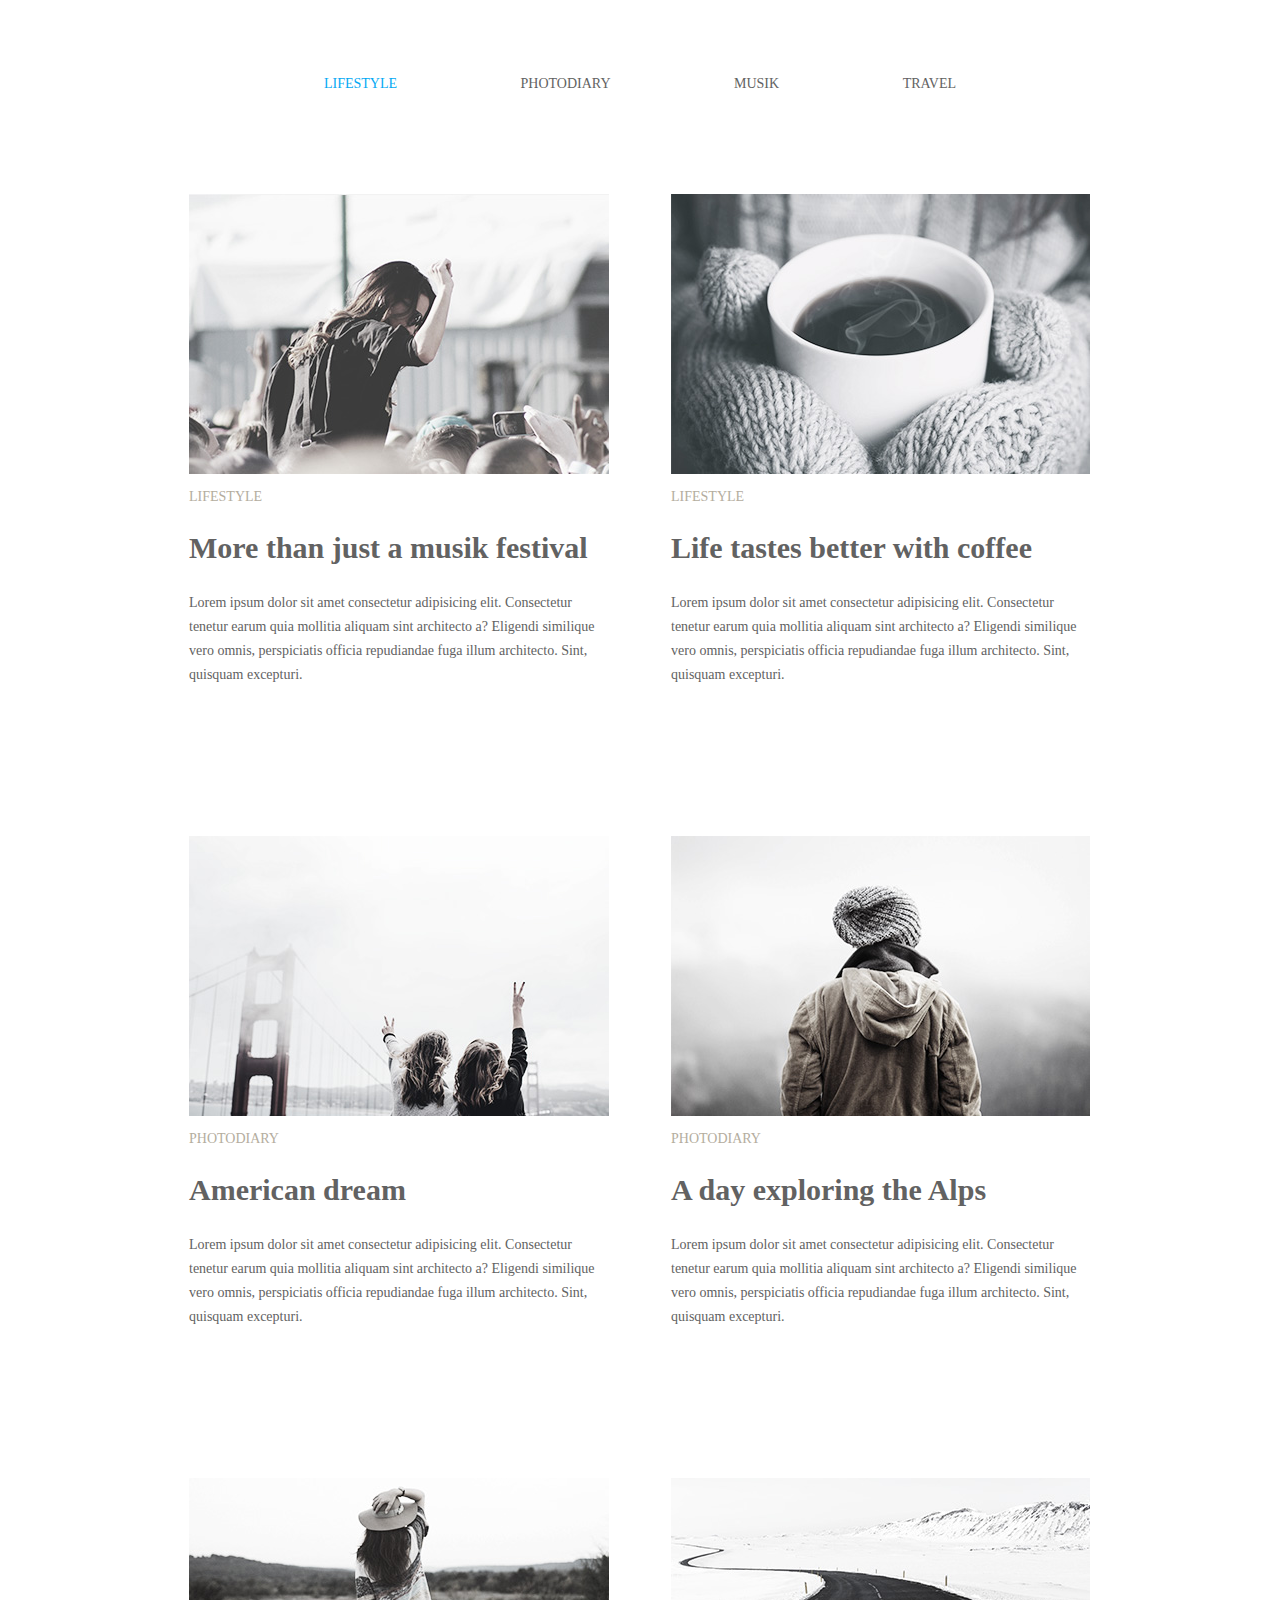
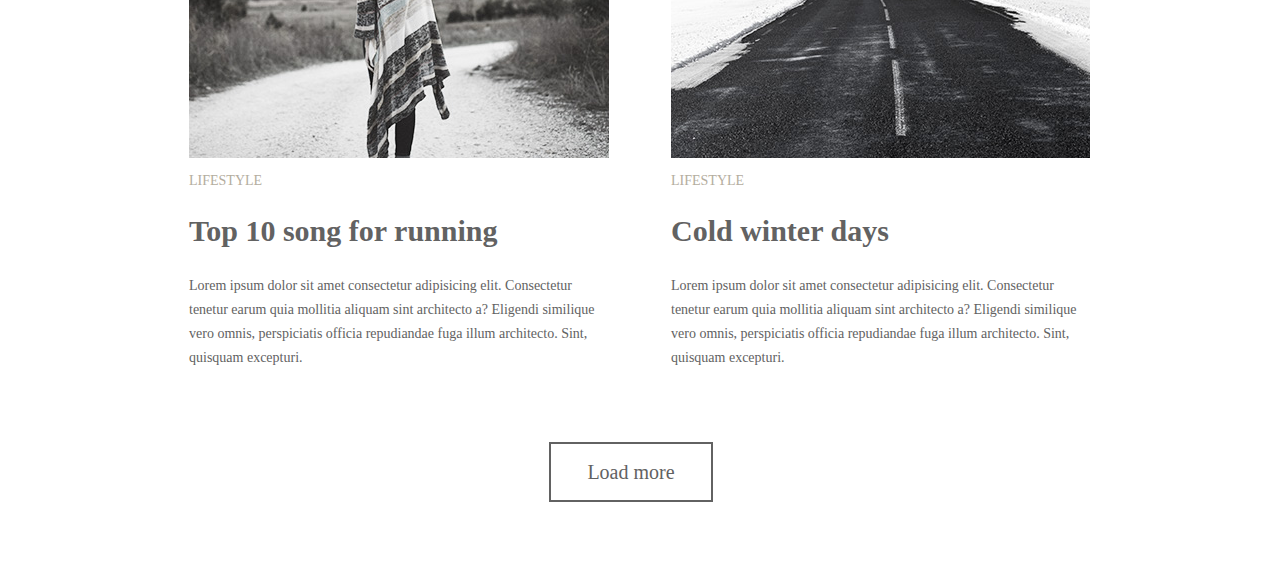
==== hw-03/index.html @ 0af32e85 "hw-module-3" ====
<!DOCTYPE html>
<html lang="en">
<head>
    <meta charset="UTF-8">
    <meta name="viewport" content="width=device-width, initial-scale=1.0">
    <meta http-equiv="X-UA-Compatible" content="ie=edge">
    <title>Document</title>
  <link rel="stylesheet" href="./css/normalize.css">
    <link rel="stylesheet" href="./css/style.css">
    
 </head>
<body>
    <header class="page-header container">
        <nav>
          <ul class="header-items-list">
              <li><a class="link-1" href="">lifestyle</a></li>
              <li><a class="link-2" href="">photodiary</a></li>
              <li><a class="link-3" href="">musik</a></li>
              <li><a class="link-4" href="">travel</a></li>
          </ul>
        </nav>
       </header>
      
      <main class="container">
      <section>
      <article class="article">
      <img src="./images/img_1.jpg" alt="lifestyle">
      <p class="paragraph">Lifestyle</p>
      <h2>More than just a musik festival</h2>
      <p class="main-text">Lorem ipsum dolor sit amet consectetur adipisicing elit. Consectetur tenetur earum quia mollitia aliquam sint architecto a? Eligendi similique vero omnis, perspiciatis officia repudiandae fuga illum architecto. Sint, quisquam excepturi.</p>
      </article>
      
      <article class="article">
      <img src="./images/img_2.jpg" alt="lifestyle">
      <p class="paragraph">lifestyle</p>
      <h2>Life tastes better with coffee</h2>
      <p class="main-text">Lorem ipsum dolor sit amet consectetur adipisicing elit. Consectetur tenetur earum quia mollitia aliquam sint architecto a? Eligendi similique vero omnis, perspiciatis officia repudiandae fuga illum architecto. Sint, quisquam excepturi.</p>
      </article>
      
      <article class="article">
      <img src="./images/img_3.jpg" alt="photodiary">
      <p class="paragraph">photodiary</p>
      <h2>American dream</h2>
      <p class="main-text">Lorem ipsum dolor sit amet consectetur adipisicing elit. Consectetur tenetur earum quia mollitia aliquam sint architecto a? Eligendi similique vero omnis, perspiciatis officia repudiandae fuga illum architecto. Sint, quisquam excepturi.</p>
      </article>
      
      <article class="article">
      <img src="./images/img_4.jpg" alt="photodiary">
      <p class="paragraph">photodiary</p>
      <h2>A day exploring the Alps</h2>
      <p class="main-text">Lorem ipsum dolor sit amet consectetur adipisicing elit. Consectetur tenetur earum quia mollitia aliquam sint architecto a? Eligendi similique vero omnis, perspiciatis officia repudiandae fuga illum architecto. Sint, quisquam excepturi.</p>
      </article>

      <article class="article">
        <img src="./images/img_5.jpg" alt="lifestyle">
        <p class="paragraph">lifestyle</p>
        <h2>Top 10 song for running</h2>
        <p class="main-text">Lorem ipsum dolor sit amet consectetur adipisicing elit. Consectetur tenetur earum quia mollitia aliquam sint architecto a? Eligendi similique vero omnis, perspiciatis officia repudiandae fuga illum architecto. Sint, quisquam excepturi.</p>
        </article>

        <article class="article">
          <img src="./images/img_6.jpg" alt="lifestyle">
          <p class="paragraph">lifestyle</p>
          <h2>Cold winter days</h2>
          <p class="main-text">Lorem ipsum dolor sit amet consectetur adipisicing elit. Consectetur tenetur earum quia mollitia aliquam sint architecto a? Eligendi similique vero omnis, perspiciatis officia repudiandae fuga illum architecto. Sint, quisquam excepturi.</p>
          </article>
      
      <input class="page-button" type="button" value="Load more">
      
       </section>
      </main>
</body>
</html>
---- hw-03/css/style.css ----
.container {
width: 902px;
margin: 0 auto;
}

.paragraph {
font-size: 14px;
text-transform: uppercase;
line-height: 17px;
font-family: Ubuntu-Light;
color: #b4ad9e;
}

.main-text {
font-size: 14px;
line-height: 24px;
font-family: PlayfairDisplay-Regular;
color: #626262;
}

h2 {
font-size: 30px;
line-height: 36px;
font-family: PlayfairDisplay-Regular;
color: #626262;
}

.header-items-list {
    margin-top: 72px;
    margin-bottom: 98px;
    padding: 0;
    font-size: 14px;
    line-height: 24px;
    font-family: PlayfairDisplay-Regular;
    text-align: center;
     }

.header-items-list li {
    display: inline-block;
    }


.header-items-list li:not(:last-child) {
    margin-right: 120px;
}

.header-items-list a {
    color: #626262;
    font-weight: normal;
    text-transform: uppercase;
    text-decoration: none;
    line-height: 24px;
}

.link-1:first-child {
    color: #03a9f4;
}

.article {
    display: inline-block;
    width: 420px;
    margin-right: 62px;
    margin-bottom: 135px;
    }

.article:nth-last-child(-n +3) {
        margin-bottom: 0;
    }

.article:nth-child(2n) {
    margin-right: 0;
}

section {
    font-size: 0%;
}

.page-button {
    margin: 58px 380px 70px 360px;
    text-align: center;
    width: 164px;
    height: 60px;
    font-family: PlayfairDisplay-Regular;
    font-size: 20px;
    line-height: 24px;
    color: #626262;
    background-color: white;
    border: 2px solid #626262;
}
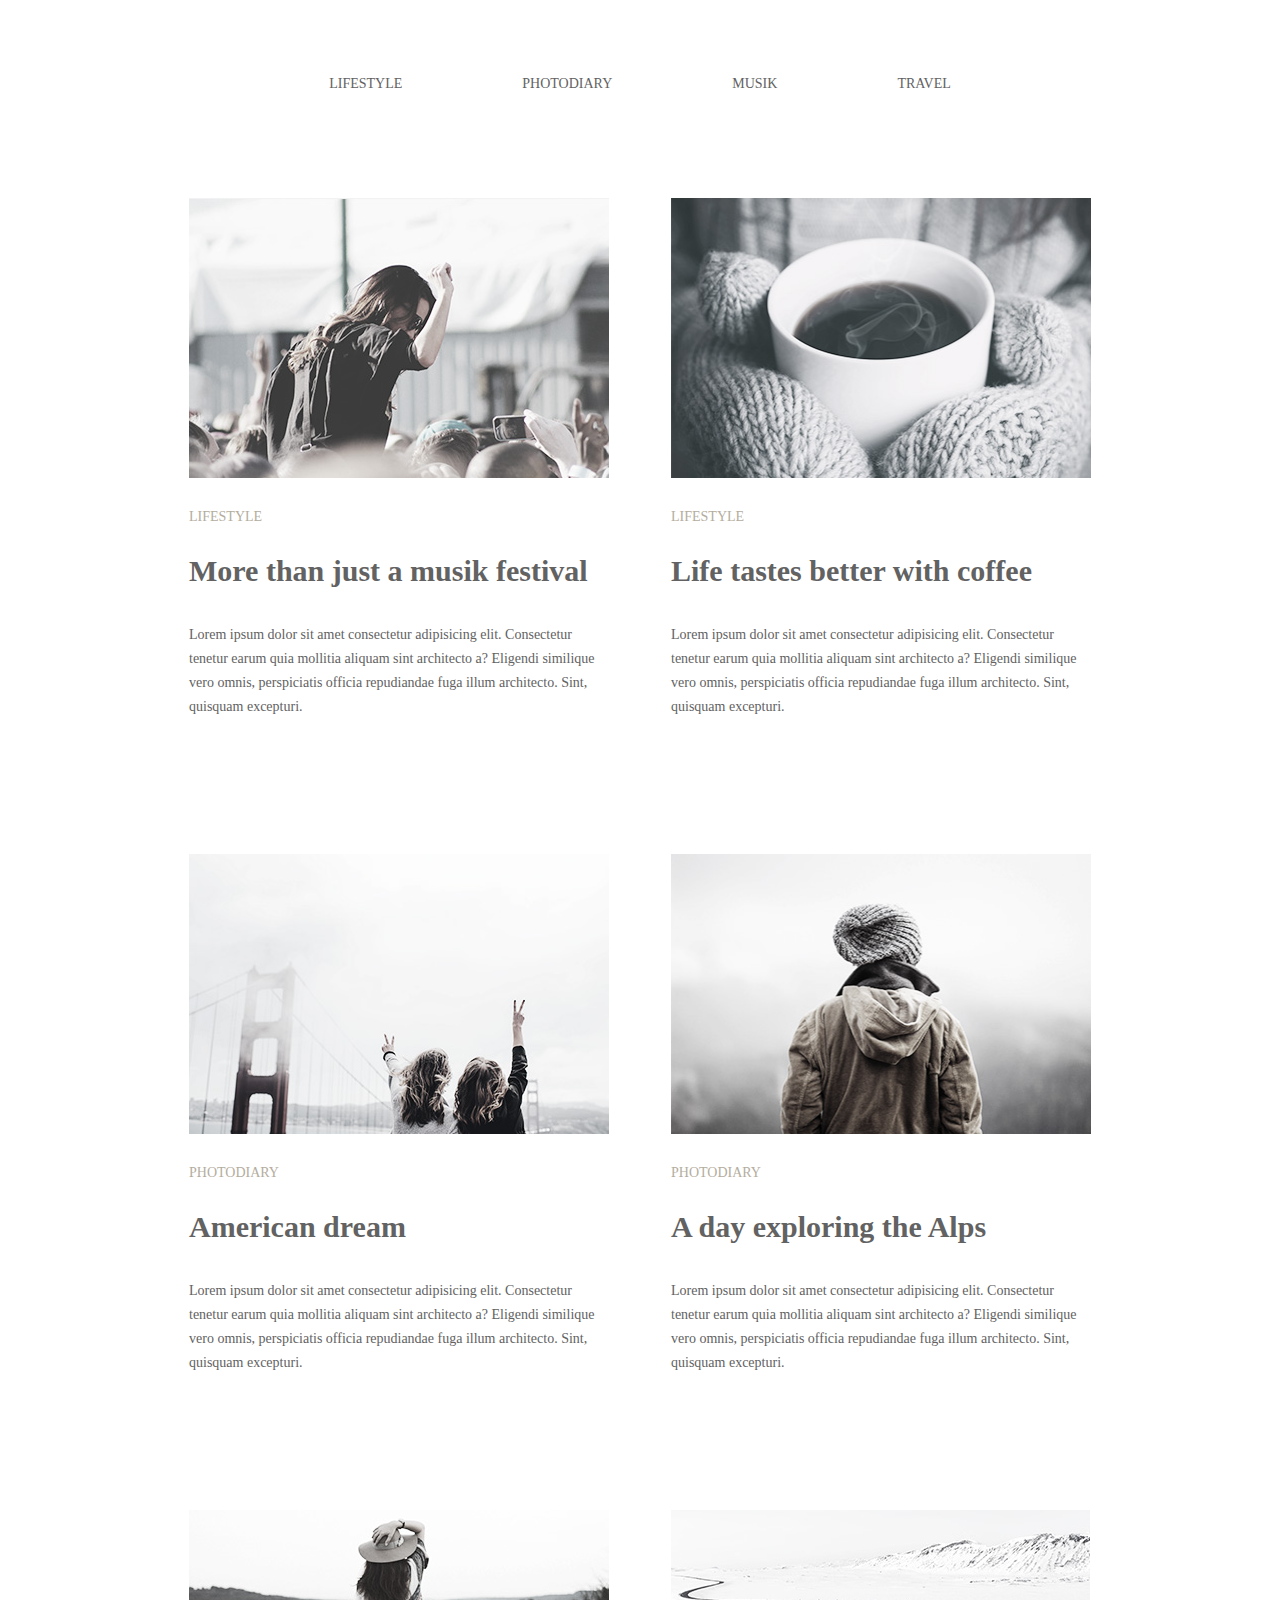
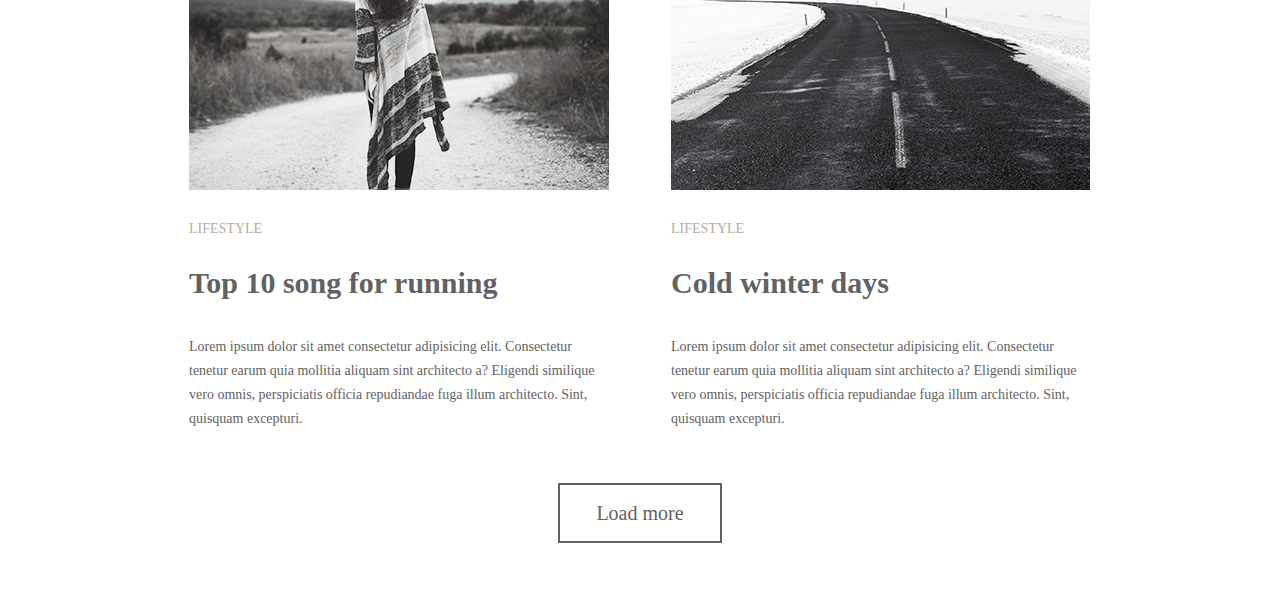
==== commit 2c5468ec: "hw-03-revised" ====
--- a/hw-03/index.html
+++ b/hw-03/index.html
@@ -10,7 +10,8 @@
     
  </head>
 <body>
-    <header class="page-header container">
+<div class="container">
+    <header class="page-header">
         <nav>
           <ul class="header-items-list">
               <li><a class="link-1" href="">lifestyle</a></li>
@@ -21,31 +22,31 @@
         </nav>
        </header>
       
-      <main class="container">
+      <main>
       <section>
       <article class="article">
-      <img src="./images/img_1.jpg" alt="lifestyle">
+      <img src="./images/img_1.jpg" width="420" height="280" alt="lifestyle">
       <p class="paragraph">Lifestyle</p>
       <h2>More than just a musik festival</h2>
       <p class="main-text">Lorem ipsum dolor sit amet consectetur adipisicing elit. Consectetur tenetur earum quia mollitia aliquam sint architecto a? Eligendi similique vero omnis, perspiciatis officia repudiandae fuga illum architecto. Sint, quisquam excepturi.</p>
       </article>
       
       <article class="article">
-      <img src="./images/img_2.jpg" alt="lifestyle">
+      <img src="./images/img_2.jpg" width="420" height="280" alt="lifestyle">
       <p class="paragraph">lifestyle</p>
       <h2>Life tastes better with coffee</h2>
       <p class="main-text">Lorem ipsum dolor sit amet consectetur adipisicing elit. Consectetur tenetur earum quia mollitia aliquam sint architecto a? Eligendi similique vero omnis, perspiciatis officia repudiandae fuga illum architecto. Sint, quisquam excepturi.</p>
       </article>
       
       <article class="article">
-      <img src="./images/img_3.jpg" alt="photodiary">
+      <img src="./images/img_3.jpg" width="420" height="280" alt="photodiary">
       <p class="paragraph">photodiary</p>
       <h2>American dream</h2>
       <p class="main-text">Lorem ipsum dolor sit amet consectetur adipisicing elit. Consectetur tenetur earum quia mollitia aliquam sint architecto a? Eligendi similique vero omnis, perspiciatis officia repudiandae fuga illum architecto. Sint, quisquam excepturi.</p>
       </article>
       
       <article class="article">
-      <img src="./images/img_4.jpg" alt="photodiary">
+      <img src="./images/img_4.jpg" width="420" height="280" alt="photodiary">
       <p class="paragraph">photodiary</p>
       <h2>A day exploring the Alps</h2>
       <p class="main-text">Lorem ipsum dolor sit amet consectetur adipisicing elit. Consectetur tenetur earum quia mollitia aliquam sint architecto a? Eligendi similique vero omnis, perspiciatis officia repudiandae fuga illum architecto. Sint, quisquam excepturi.</p>
@@ -69,5 +70,6 @@
       
        </section>
       </main>
+    </div>
 </body>
 </html>--- a/hw-03/css/style.css
+++ b/hw-03/css/style.css
@@ -3,7 +3,14 @@
 margin: 0 auto;
 }
 
+.page-header {
+padding-top: 72px;
+padding-bottom: 98px;
+}
+
 .paragraph {
+margin-top: 30px;
+margin-bottom: 28px;
 font-size: 14px;
 text-transform: uppercase;
 line-height: 17px;
@@ -11,7 +18,13 @@
 color: #b4ad9e;
 }
 
+h2 {
+margin: 0;
+margin-bottom: 34px;
+}
+
 .main-text {
+margin: 0%;
 font-size: 14px;
 line-height: 24px;
 font-family: PlayfairDisplay-Regular;
@@ -26,17 +39,16 @@
 }
 
 .header-items-list {
-    margin-top: 72px;
-    margin-bottom: 98px;
-    padding: 0;
-    font-size: 14px;
-    line-height: 24px;
-    font-family: PlayfairDisplay-Regular;
-    text-align: center;
-     }
+padding: 0;
+font-size: 0;
+line-height: 24px;
+font-family: PlayfairDisplay-Regular;
+text-align: center;
+    }
 
 .header-items-list li {
     display: inline-block;
+    font-size: 14px;
     }
 
 
@@ -45,46 +57,53 @@
 }
 
 .header-items-list a {
+    display: block;
     color: #626262;
     font-weight: normal;
     text-transform: uppercase;
     text-decoration: none;
     line-height: 24px;
 }
-
-.link-1:first-child {
-    color: #03a9f4;
+.header-items-list a:hover{
+color: #03a9f4;
 }
 
 .article {
-    display: inline-block;
-    width: 420px;
-    margin-right: 62px;
-    margin-bottom: 135px;
-    }
+display: inline-block;
+width: 420px;
+margin-right: 62px;
+margin-bottom: 135px;
+}
 
 .article:nth-last-child(-n +3) {
-        margin-bottom: 0;
-    }
+margin-bottom: 52px;
+}
 
 .article:nth-child(2n) {
-    margin-right: 0;
+margin-right: 0;
 }
 
 section {
-    font-size: 0%;
+font-size: 0%;
+padding-bottom: 70px ;
 }
 
 .page-button {
-    margin: 58px 380px 70px 360px;
-    text-align: center;
-    width: 164px;
-    height: 60px;
-    font-family: PlayfairDisplay-Regular;
-    font-size: 20px;
-    line-height: 24px;
-    color: #626262;
-    background-color: white;
-    border: 2px solid #626262;
+margin: 0 auto;
+display: block;
+text-align: center;
+width: 164px;
+height: 60px;
+font-family: PlayfairDisplay-Regular;
+font-size: 20px;
+line-height: 24px;
+color: #626262;
+background-color: white;
+border: 2px solid #626262;
 }
 
+.page-button:hover{
+cursor: pointer;
+color: #c7c1b6;
+}
+
